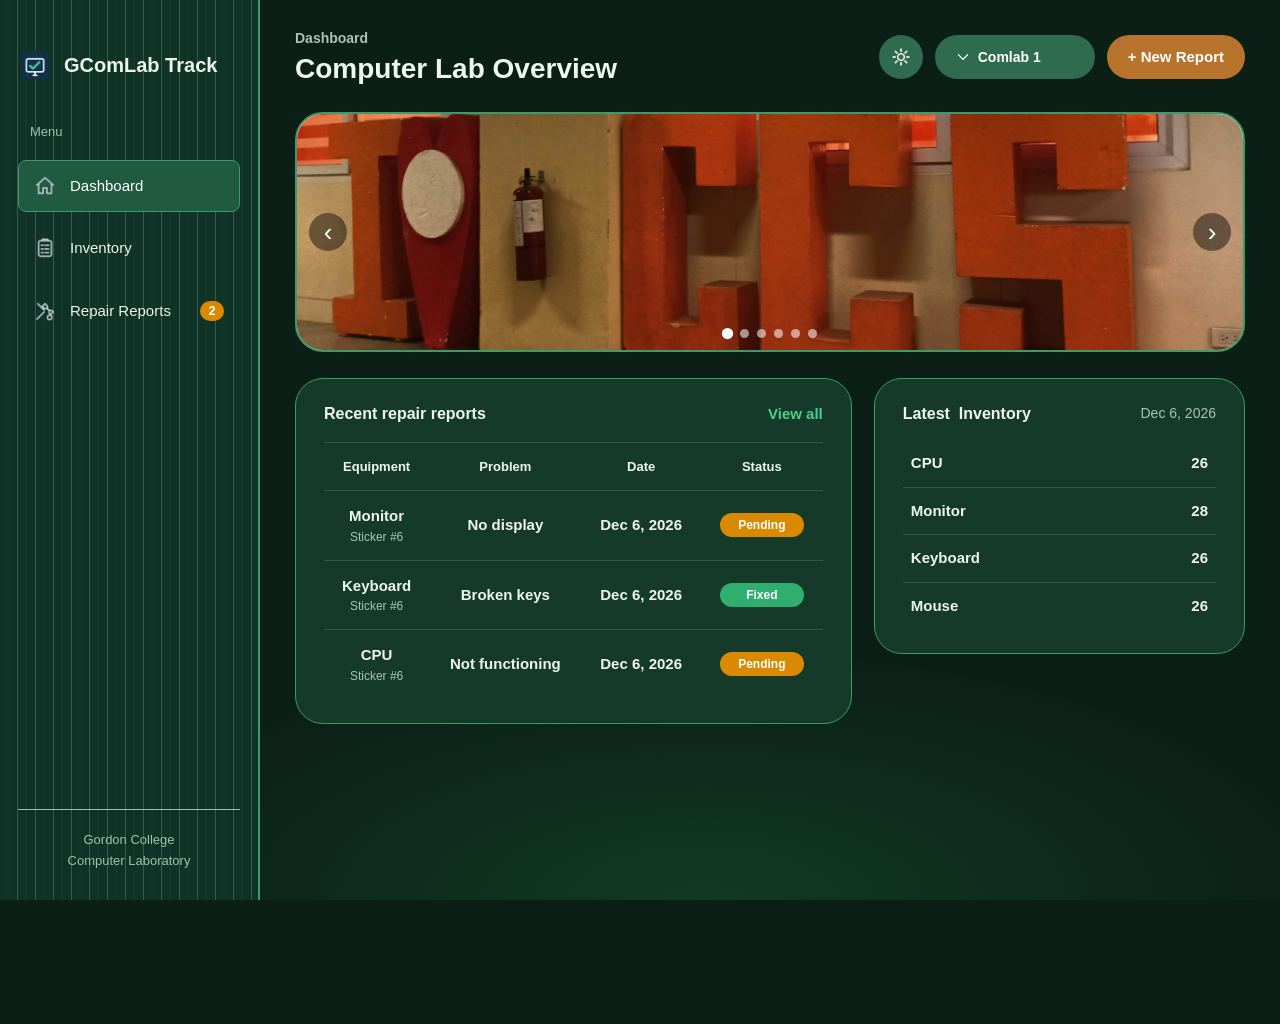
==== index.html @ 27eaab9f "Rename FINAL PROJECT IN ITC.html to index.html" ====
<!doctype html>
<html lang="en" data-theme="dark">
  <head>
    <meta charset="UTF-8" />
    <meta name="viewport" content="width=device-width, initial-scale=1.0" />
    <title>GCompLabTrack</title>
    <link rel="stylesheet" href="style.css">
  </head>

  <body>

    <div class="app-layout">

    <aside class="sidebar">
      <a class="brand" href="#dashboard">
        <img src="gcomlabtrack-logo.png" alt="" width="34" height="34" class="brand-logo">
        <span>GComLab Track</span>
      </a>

     <div class="menu-label">Menu</div>
  <nav class="nav" id="nav">
    <button data-view="dashboard" class="active">
      <img class="icon" src="home.png" alt="">
      Dashboard
      
    </button>
    <button data-view="inventory">
      <img class="icon" src="inventory.png" alt="">
      Inventory

    </button>
    <button data-view="reports">
      <img class="icon" src="repair.png" alt="">
      Repair Reports
      <span class="count zero" id="openCount">0</span>
    </button>
  </nav>

      <div class="sidebar-footer">
        Gordon College<br>
        Computer Laboratory
      </div>
    </aside>
  
    <main class="main">
  <header class="topbar">
    <div class="titles">
      <span class="crumb" id="crumb">Dashboard</span>
      <h1 id="pageTitle">Computer Lab Overview</h1>
    </div>
    <span class="spacer"></span>
    <button class="theme-toggle" id="themeToggle" type="button" aria-label="Switch to light mode" title="Switch to light mode">
      <img class="icon" id="themeIcon" src="sun.png" alt="">
    </button>
    <div class="pill select">
      <img class="icon" src="chevron.png" alt="">
      <select id="labSelect" aria-label="Select computer lab"></select>
    </div>
    <button class="pill new" id="newReportBtn" type="button">+ New Report</button>
  </header>

  <!-- DASHBOARD -->
  <section class="view active" id="view-dashboard">
    <div class="hero" id="hero" role="region" aria-label="Computer laboratory photos">
      <img class="hero-fallback" src="hero.png" alt="">
      <div class="slides" id="heroSlides"></div>
      <button class="hero-arrow prev" id="heroPrev" type="button" aria-label="Previous photo" hidden>&#8249;</button>
      <button class="hero-arrow next" id="heroNext" type="button" aria-label="Next photo" hidden>&#8250;</button>
      <div class="hero-dots" id="heroDots"></div>
    </div>

    <div class="grid">
      <div class="card">
        <div class="card-head">
          <h2>Recent repair reports</h2>
          <button class="link" data-goto="reports" type="button">View all</button>
        </div>
        <div class="table-wrap">
          <table>
            <thead><tr><th>Equipment</th><th>Problem</th><th>Date</th><th>Status</th></tr></thead>
            <tbody id="recentBody"></tbody>
          </table>
        </div>
      </div>

      <div class="card">
        <div class="card-head">
          <h2>Latest&nbsp; Inventory</h2>
          <span class="meta" id="invDate"></span>
        </div>
        <div class="inv" id="invList"></div>
      </div>
    </div>
  </section>

  <!-- INVENTORY -->
  <section class="view" id="view-inventory">
    <div class="card full">
      <div class="card-head">
        <h2>Inventory - <span id="invLabName"></span></h2>
        <span class="meta" id="invDate2"></span>
      </div>
      <div class="inv" id="invListFull"></div>
      <form class="add-row" id="addEquipForm">
        <input type="text" id="newEquipName" placeholder="Add new equipment" maxlength="30" required>
        <input type="number" id="newEquipCount" min="0" value="0" aria-label="Quantity">
        <button class="btn primary" type="submit">+ Add equipment</button>
      </form>
      <div class="inv-foot">
        <button class="btn danger" id="deleteLabBtn" type="button">Delete this lab</button>
      </div>
    </div>
  </section>

  <!-- REPAIR REPORTS -->
   <section class="view" id="view-reports">
    <div class="card full">
      <div class="card-head">
        <h2>All repair reports</h2>
        <span class="meta" id="repCount"></span>
      </div>
      <div class="chips" id="chips"></div>
      <div class="toolbar">
        <input type="search" id="search" placeholder="Search equipment, problem or sticker">
        <select id="statusFilter" aria-label="Filter by status">
          <option value="all">All Status</option>
          <option value="Pending">Pending</option>
          <option value="In Progress">In Progress</option>
          <option value="Fixed">Fixed</option>
        </select>
      </div>
      <div class="table-wrap">
        <table class="report-table">
          <thead>
            <tr>
              <th>Equipment</th><th>Problem</th>
              <th class="sortable" id="dateSort" title="Click to sort by date">Date</th>
              <th>Status</th><th></th>
            </tr>
          </thead>
          <tbody id="allBody"></tbody>
        </table>
      </div>
    </div>
  </section>
</main>

<!-- Report modal -->
<div class="overlay" id="reportOverlay">
  <form class="modal" id="reportForm">
    <h3 id="reportModalTitle">New Repair Report</h3>
    <div class="row2">
      <div class="field">
        <label for="fEquip">Equipment</label>
        <input id="fEquip" list="equipList" placeholder="e.g. CPU" maxlength="30" required>
        <datalist id="equipList"></datalist>
      </div>
      <div class="field">
        <label for="fSticker">Sticker #</label>
        <input id="fSticker" type="text" placeholder="e.g. Sticker #7" maxlength="30" required>
      </div>
    </div>
    <div class="field">
      <label for="fProblem">Problem</label>
      <textarea id="fProblem" rows="2" placeholder="Describe the problem" maxlength="120" required></textarea>
    </div>
    <div class="row2">
      <div class="field">
        <label for="fDate">Date</label>
        <input id="fDate" type="date" required>
      </div>
      <div class="field">
        <label for="fStatus">Status</label>
        <select id="fStatus">
          <option>Pending</option><option>In Progress</option><option>Fixed</option>
        </select>
      </div>
    </div>
    
    <div class="actions">
      <button type="button" class="btn" danger left id="deletereportbtn" hidden>Delete</button>
      <button type="button" class="btn" id="cancelReportBtn">Cancel</button>
      <button type="submit" class="btn primary" id="reportSubmit">Submit</button>
    </div>
  </form>
</div>

<!--Lab Modal-->
<div class="overlay" id="labOverlay">
  <form class="modal" id="labForm">
    <h3>Add a computer lab</h3>
    <div class="field">
      <label for="fLabName">Lab Name</label>
      <input id="fLabName" type="text" placeholder="e.g. Computer Lab 1" maxlength="30" required>
    </div>
    <div class="actions">
      <button type="button" class="btn" data-close>Cancel</button>
      <button type="submit" class="btn" id="labSubmit">Submit</button>
    </div>
  </form>
</div>

<div class="toast" id="toast"> 
</div>
  
<script src="function.js"></script>

  </body>
</html>

<!--JAVA NAaaa-->
---- style.css ----
/* GComLab Track - style.css
   Default look = the cream + forest-green mockup (light).
   Dark mode = <html data-theme="dark">.  Light mode = <html data-theme="light"> (or no attribute).
   School building watermark: put the image at  images/school-building.png  (see .main::after). */

:root,
:root[data-theme="light"] {
  color-scheme: light;
  --background: #f7f2e4;        /* warm cream page */
  --sidebar: #e9dfc8;           /* light wood */
  --sidebar-stripe: #dfd2b6;
  --sidebar-text: #3b3a2e;
  --sidebar-muted: #7a745f;
  --card: #fbf7ea;
  --border: #2f6b4f;            /* forest green outlines */
  --text: #17261e;
  --muted: #5d6a60;
  --cyan: #2f6b4f;              /* accent (links, focus) */
  --good: #2fae6f;
  --warning: #d98a00;
  --progress: #1e6fe0;
  --danger: #c40000;
  --field: #0f3d2e;             /* dark green search bar, chips, edit btn */
  --field-text: #ffffff;
  --line: #d9d2bb;
  --row-hover: #f1ead4;
  --ghost-btn: #2f6b4f;         /* lab select + theme toggle */
  --new-btn: #8a5a3c;           /* brown "+ New Report" */
  --new-btn-text: #ffffff;
  --nav-active: #0f3d2e;
  --nav-active-text: #ffffff;
  --modal-bg: #fbf7ea;
  --glow: rgba(120, 180, 140, .28);
  --shadow: 0 10px 30px rgba(23, 38, 30, .18);
}

:root[data-theme="dark"] {
  color-scheme: dark;
  --background: #0b1f16;        /* deep forest green */
  --sidebar: #0f3326;
  --sidebar-stripe: #0c2b20;
  --sidebar-text: #eaf5ee;
  --sidebar-muted: #9fc0ae;
  --card: #153a2a;
  --border: #3d9a6b;
  --text: #eef6f0;
  --muted: #a9c4b4;
  --cyan: #4cd08f;
  --good: #2fae6f;
  --warning: #d98a00;
  --progress: #1e6fe0;
  --danger: #c40000;
  --field: #0a2a1e;
  --field-text: #ffffff;
  --line: #2c5a45;
  --row-hover: #1d4a37;
  --ghost-btn: #2f6b4f;
  --new-btn: #b8742c;
  --new-btn-text: #ffffff;
  --nav-active: #1f5a41;
  --nav-active-text: #ffffff;
  --modal-bg: #153a2a;
  --glow: rgba(61, 220, 132, .14);
  --shadow: 0 10px 30px rgba(0, 0, 0, .5);
}

/* ---------- Base ---------- */
* { box-sizing: border-box; }

html, body { min-height: 100%; }

body {
  margin: 0;
  background:
    radial-gradient(ellipse 70% 40% at 55% 100%, var(--glow), transparent 70%),
    var(--background);
  background-attachment: fixed;
  color: var(--text);
  font-family: "Inter", "Segoe UI", Arial, sans-serif;
  font-size: 15px;
  line-height: 1.5;
}

[hidden] { display: none !important; }

h1, h2, h3 { margin: 0; line-height: 1.25; }

button, input, select, textarea { font: inherit; }
button { cursor: pointer; }

:focus-visible { outline: 2px solid var(--cyan); outline-offset: 2px; }

.icon { width: 22px; height: 22px; flex: none; object-fit: contain; }

/* ---------- Layout (sidebar + content) ---------- */
.app-layout {
  display: grid;
  grid-template-columns: 260px minmax(0, 1fr);
  min-height: 100vh;
}

.sidebar {
  position: sticky;
  top: 0;
  height: 100vh;
  display: flex;
  flex-direction: column;
  padding: 28px 18px;
  /* light wood grain */
  background:
    repeating-linear-gradient(90deg,
      transparent 0 7px,
      rgba(120, 90, 50, .07) 7px 9px,
      transparent 9px 17px,
      rgba(255, 255, 255, .18) 17px 18px),
    var(--sidebar);
  border-right: 2px solid var(--border);
  color: var(--sidebar-text);
}

.brand {
  display: flex;
  align-items: center;
  gap: 12px;
  margin: 20px 0 40px;
  color: var(--sidebar-text);
  font-size: 20px;
  font-weight: 700;
  text-decoration: none;
}
.brand-logo { border-radius: 8px; }

.menu-label { margin: 0 0 18px 12px; color: var(--sidebar-muted); font-size: 13px; }

.nav { display: flex; flex-direction: column; gap: 10px; }

.nav button {
  display: flex;
  align-items: center;
  gap: 14px;
  width: 100%;
  padding: 14px 15px;
  border: 1px solid transparent;
  border-radius: 8px;
  background: transparent;
  color: var(--sidebar-text);
  font-size: 15px;
  text-align: left;
  transition: background .15s, border-color .15s, color .15s;
}
.nav button:hover { background: rgba(15, 61, 46, .12); }
.nav button.active {
  background: var(--nav-active);
  border-color: var(--border);
  color: var(--nav-active-text);
}

.count {
  margin-left: auto;
  min-width: 24px;
  padding: 1px 8px;
  border-radius: 999px;
  background: var(--warning);
  color: #fff;
  font-size: 12px;
  font-weight: 700;
  text-align: center;
}
.count.zero { background: transparent; color: var(--sidebar-muted); border: 1px solid var(--border); }



.sidebar-footer {
  margin-top: auto;
  padding-top: 20px;
  border-top: 1px solid var(--sidebar-muted);
  color: var(--sidebar-muted);
  text-align: center;
  line-height: 1.6;
  font-size: 13px;
}

/* ---------- Main + school building watermark ---------- */
.main {
  position: relative;
  min-width: 0;
  padding: 28px 35px 300px;      /* extra bottom room so the building shows under the cards */
  isolation: isolate;
}
.main > * { position: relative; z-index: 1; }

/* Building sits at the bottom-right of the content area, behind everything, at 45% opacity.
   mix-blend-mode: multiply makes the image's white background vanish into the page color. */
.main::after {
  content: "";
  position: absolute;
  left: 0;
  right: 0;
  bottom: 0;
  margin: 0 auto;
  width: 100%;
  max-width: 900px;            /* dagdagan para mas malaki: 1000px, 1100px... */
  aspect-ratio: 1080 / 330;    /* sumusunod ang taas sa lapad, hindi na naka-fix */
  z-index: 0;
  background: url("school.png") no-repeat center 38% / 100% auto;
  opacity: .5;
  mix-blend-mode: multiply;
  pointer-events: none;
}
[data-theme="dark"] .main::after { mix-blend-mode: screen; filter: invert(1) hue-rotate(180deg); opacity: .5; }

/* ---------- Top bar ---------- */
.topbar {
  display: flex;
  align-items: center;
  gap: 12px;
  margin-bottom: 26px;
}
.titles { display: flex; flex-direction: column; }
.crumb { font-size: 14px; font-weight: 700; color: var(--muted); }
.topbar h1 { margin: 2px 0 0; font-size: 28px; font-weight: 600; }
.spacer { flex: 1; }

.theme-toggle,
.pill {
  display: inline-flex;
  align-items: center;
  gap: 8px;
  height: 44px;
  padding: 0 20px;
  border: 1px solid transparent;
  border-radius: 999px;
  background: var(--ghost-btn);
  color: #fff;
  font-weight: 600;
  transition: filter .15s, border-color .15s;
}
.theme-toggle { width: 44px; justify-content: center; padding: 0; }
.theme-toggle .icon { width: 20px; height: 20px; }
.theme-toggle:hover, .pill:hover { filter: brightness(1.12); }

.pill .icon { width: 14px; height: 14px; }
.pill.select { min-width: 160px; }
.pill.select select {
  appearance: none;
  width: 100%;
  padding: 0;
  background: transparent;
  border: 0;
  outline: 0;
  box-shadow: none;
  color: #fff;
  font-weight: 600;
  cursor: pointer;
}
.pill.select select option { background: #2f6b4f; color: #fff; }

.pill.new { background: var(--new-btn); color: var(--new-btn-text); }

/* ---------- Views ---------- */
.view { display: none; }
.view.active { display: block; }

.grid {
  display: grid;
  grid-template-columns: minmax(0, 1.5fr) minmax(0, 1fr);
  gap: 22px;
  align-items: start;
}

.card {
  background: var(--card);
  border: 1.5px solid var(--border);
  border-radius: 28px;
  padding: 24px 28px;
  overflow: hidden;
}
.card.full { width: 100%; }

.card-head {
  display: flex;
  align-items: center;
  justify-content: space-between;
  gap: 12px;
  margin-bottom: 16px;
}
.card-head h2 { font-size: 16px; font-weight: 700; }
.meta { color: var(--muted); font-size: 14px; }

.link {
  padding: 0;
  border: 0;
  background: none;
  color: var(--cyan);
  font-weight: 700;
}
.link:hover { text-decoration: underline; }

/* ---------- Hero ---------- */
.hero {
  position: relative;
  height: 240px;
  margin-bottom: 26px;
  overflow: hidden;
  background: #cfe6d6;
  border: 2px solid var(--border);
  border-radius: 28px;
}
.hero-fallback,
.slides, .slide, .slide img {
  position: absolute;
  inset: 0;
  width: 100%;
  height: 100%;
  object-fit: cover;
}
.slide { opacity: 0; transition: opacity .6s ease; }
.slide.active { opacity: 1; }

.hero-arrow {
  position: absolute;
  top: 50%;
  transform: translateY(-50%);
  width: 38px;
  height: 38px;
  display: grid;
  place-items: center;
  border: 0;
  border-radius: 50%;
  background: rgba(0, 0, 0, .45);
  color: #fff;
  font-size: 26px;
  line-height: 1;
}
.hero-arrow:hover { background: rgba(0, 0, 0, .7); }
.hero-arrow.prev { left: 12px; }
.hero-arrow.next { right: 12px; }

.hero-dots {
  position: absolute;
  left: 0; right: 0; bottom: 12px;
  display: flex;
  justify-content: center;
  gap: 8px;
}
.hero-dots button, .hero-dots .dot {
  width: 9px; height: 9px;
  padding: 0;
  border: 0;
  border-radius: 50%;
  background: rgba(255, 255, 255, .55);
}
.hero-dots .active { background: #fff; transform: scale(1.25); }

/* ---------- Tables ---------- */
.table-wrap { overflow-x: auto; }

table { width: 100%; border-collapse: collapse; text-align: center; }

th, td {
  padding: 14px 12px;
  border-bottom: 1px solid var(--line);
  vertical-align: middle;
}
thead th { border-top: 1px solid var(--line); }
th {
  color: var(--text);
  font-size: 13px;
  font-weight: 700;
  white-space: nowrap;
}
td { font-weight: 600; }
td small, td .sub, td .sticker { display: block; color: var(--muted); font-size: 12px; font-weight: 400; }

tbody tr:last-child td { border-bottom: 0; }
tbody tr:hover { background: var(--row-hover); }

th.sortable { cursor: pointer; user-select: none; }
th.sortable:hover { color: var(--cyan); }
th.sortable::after { content: " \2195"; opacity: .5; }
th.sortable.asc::after { content: " \2191"; opacity: 1; }
th.sortable.desc::after { content: " \2193"; opacity: 1; }

.report-table td:nth-child(2) { min-width: 180px; }

/* Status pills (Pending / In Progress / Fixed) */
.status, .badge, .tag {
  display: inline-block;
  min-width: 84px;
  padding: 3px 12px;
  border-radius: 999px;
  background: var(--warning);
  color: #fff;
  font-size: 12px;
  font-weight: 600;
  text-align: center;
  white-space: nowrap;
}
.status.pending,  .badge.pending,  .tag.pending  { background: var(--warning); }
.status.progress, .status.in-progress, .status.inprogress,
.badge.progress,  .badge.in-progress,  .tag.in-progress { background: var(--progress); }
.status.fixed,    .badge.fixed,    .tag.fixed    { background: var(--good); }

/* ---------- Inventory ---------- */
.inv { display: flex; flex-direction: column; }

.inv > div, .inv-row {
  display: flex;
  align-items: center;
  justify-content: space-between;
  gap: 12px;
  padding: 12px 8px;
  border-bottom: 1px solid var(--line);
  font-weight: 600;
}
.inv > :last-child { border-bottom: 0; }

.inv .name { flex: 1; }
.inv .qty, .inv .num { color: var(--text); font-variant-numeric: tabular-nums; }

.inv .controls, .inv .stepper { display: flex; align-items: center; gap: 8px; }

.inv button {
  width: 28px; height: 28px;
  padding: 0;
  border: 0;
  border-radius: 50%;
  background: var(--field);
  color: #fff;
  font-weight: 700;
  line-height: 1;
}
.inv button:hover { background: var(--good); color: #fff; }

.inv input[type="number"] {
  width: 64px;
  padding: 6px 8px;
  text-align: center;
  border-radius: 999px;
}

.add-row {
  display: flex;
  gap: 10px;
  margin-top: 18px;
  padding-top: 18px;
  border-top: 1px solid var(--line);
}
.add-row input[type="text"] { flex: 1; min-width: 0; }
.add-row input[type="number"] { width: 80px; text-align: center; }
.add-row .btn { border-radius: 999px; }

.inv-foot { display: flex; justify-content: flex-start; margin-top: 18px; }

/* ---------- Reports: chips + toolbar ---------- */
.chips { display: flex; flex-wrap: wrap; gap: 8px; margin-bottom: 14px; }

.chip {
  display: inline-flex;
  align-items: center;
  gap: 7px;
  padding: 5px 14px;
  border: 1px solid var(--field);
  border-radius: 999px;
  background: var(--field);
  color: #fff;
  font-size: 12px;
  font-weight: 600;
  transition: border-color .15s, background .15s;
}
.chip:hover { border-color: var(--good); }
.chip.active { background: var(--good); border-color: var(--good); color: #fff; font-weight: 700; }
.chip .dot, .chip i { width: 9px; height: 9px; border-radius: 50%; background: var(--warning); }
.chip[data-status="Pending"] .dot,     .chip.pending .dot  { background: var(--warning); }
.chip[data-status="In Progress"] .dot, .chip.progress .dot { background: #1e6fe0; }
.chip[data-status="Fixed"] .dot,       .chip.fixed .dot    { background: #3ddc84; }

.toolbar { display: flex; align-items: center; gap: 12px; margin-bottom: 14px; }
.toolbar input[type="search"] {
  flex: 1;
  min-width: 0;
  border-radius: 999px;
  background: var(--field);
  color: #fff;
}
.toolbar select {
  width: auto;
  min-width: 120px;
  padding: 8px 14px;
  border-radius: 999px;
  background: var(--field);
  color: #fff;
  font-size: 12px;
}
.toolbar input[type="search"]::placeholder { color: #cfe3d8; opacity: 1; }

/* ---------- Form fields ---------- */
input[type="text"],
input[type="number"],
input[type="search"],
input[type="date"],
input[list],
select,
textarea {
  width: 100%;
  padding: 11px 16px;
  border: 1px solid var(--border);
  border-radius: 12px;
  background: var(--field);
  color: var(--field-text);
  font-size: 14px;
  transition: border-color .15s, box-shadow .15s;
}
textarea { resize: vertical; }
select option { background: #0f3d2e; color: #fff; }

input:focus, select:focus, textarea:focus {
  outline: 0;
  border-color: var(--good);
  box-shadow: 0 0 0 3px rgba(47, 174, 111, .28);
}
::placeholder { color: #b9cfc2; opacity: 1; }
input[type="date"] { color-scheme: dark; }

/* ---------- Buttons ---------- */
.btn {
  display: inline-flex;
  align-items: center;
  justify-content: center;
  gap: 6px;
  padding: 10px 16px;
  border: 1px solid var(--border);
  border-radius: 10px;
  background: var(--field);
  color: #fff;
  font-weight: 600;
  white-space: nowrap;
  transition: filter .15s;
}
.btn:hover { filter: brightness(1.25); }
.btn.primary { background: var(--good); border-color: var(--good); color: #fff; font-weight: 700; }
.btn.primary:hover { filter: brightness(1.1); }
.btn.danger, .btn.danger.left { background: var(--danger); border-color: var(--danger); color: #fff; }

.row-actions, td:last-child .actions-cell { display: flex; gap: 8px; justify-content: center; }
.edit-btn, .delete-btn, .report-table td button {
  padding: 6px 16px;
  border: 1px solid var(--border);
  border-radius: 6px;
  background: var(--field);
  color: #fff;
  font-weight: 600;
  font-size: 13px;
}
.delete-btn, .report-table td button.danger { background: var(--danger); border-color: var(--danger); }
.edit-btn:hover, .delete-btn:hover, .report-table td button:hover { filter: brightness(1.25); }

/* ---------- Modals ---------- */
.overlay {
  position: fixed;
  inset: 0;
  z-index: 100;
  display: none;
  align-items: center;
  justify-content: center;
  padding: 20px;
  background: rgba(10, 30, 22, .6);
  backdrop-filter: blur(3px);
}
.overlay.open, .overlay.show, .overlay.active { display: flex; }

.modal {
  display: flex;
  flex-direction: column;
  gap: 16px;
  width: 100%;
  max-width: 540px;
  max-height: 90vh;
  overflow-y: auto;
  padding: 26px;
  background: var(--modal-bg);
  color: var(--text);
  border: 1.5px solid var(--border);
  border-radius: 28px;
  box-shadow: var(--shadow);
}
.modal h3 { font-size: 20px; }

.field { display: flex; flex-direction: column; gap: 6px; }
.field label { color: var(--muted); font-size: 13px; font-weight: 600; }
.row2 { display: grid; grid-template-columns: 1fr 1fr; gap: 14px; }

.actions { display: flex; justify-content: flex-end; gap: 10px; margin-top: 4px; }
.actions .left { margin-right: auto; }

/* ---------- Toast ---------- */
.toast {
  position: fixed;
  left: 50%;
  bottom: 28px;
  z-index: 200;
  max-width: calc(100vw - 40px);
  padding: 12px 20px;
  border: 1px solid var(--border);
  border-radius: 12px;
  background: var(--field);
  color: #fff;
  font-weight: 600;
  box-shadow: var(--shadow);
  opacity: 0;
  pointer-events: none;
  transform: translate(-50%, 12px);
  transition: opacity .2s, transform .2s;
}
.toast:empty { display: none; }
.toast.show, .toast.open, .toast.active { opacity: 1; transform: translate(-50%, 0); }

/* ---------- Responsive ---------- */
@media (max-width: 1000px) {
  .grid { grid-template-columns: 1fr; }
}

@media (max-width: 800px) {
  .app-layout { grid-template-columns: 190px minmax(0, 1fr); }
  .sidebar { padding: 18px 10px; }
  .brand { font-size: 16px; gap: 6px; margin-bottom: 32px; }
  .nav button { padding: 12px; font-size: 14px; gap: 10px; }
  .main { padding: 20px 14px 180px; }
  .main::after { height: 180px; }
  .topbar { flex-wrap: wrap; }
  .titles { flex-basis: 100%; }
  .spacer { display: none; }
  .toolbar { flex-direction: column; align-items: stretch; }
  .toolbar select { width: 100%; }
}

@media (max-width: 600px) {
  .app-layout { grid-template-columns: 1fr; }
  .sidebar {
    position: static;
    height: auto;
    flex-direction: row;
    flex-wrap: wrap;
    align-items: center;
    gap: 8px 12px;
    padding: 12px 14px;
    border-right: 0;
    border-bottom: 2px solid var(--border);
  }
  .brand { margin: 0; }
  .menu-label, .sidebar-footer { display: none; }
  .nav { flex-direction: row; flex: 1 1 100%; gap: 6px; overflow-x: auto; }
  .nav button { width: auto; white-space: nowrap; }
  .hero { height: 170px; }
  .row2 { grid-template-columns: 1fr; }
}

@media (prefers-reduced-motion: reduce) {
  * { transition: none !important; animation: none !important; }
}
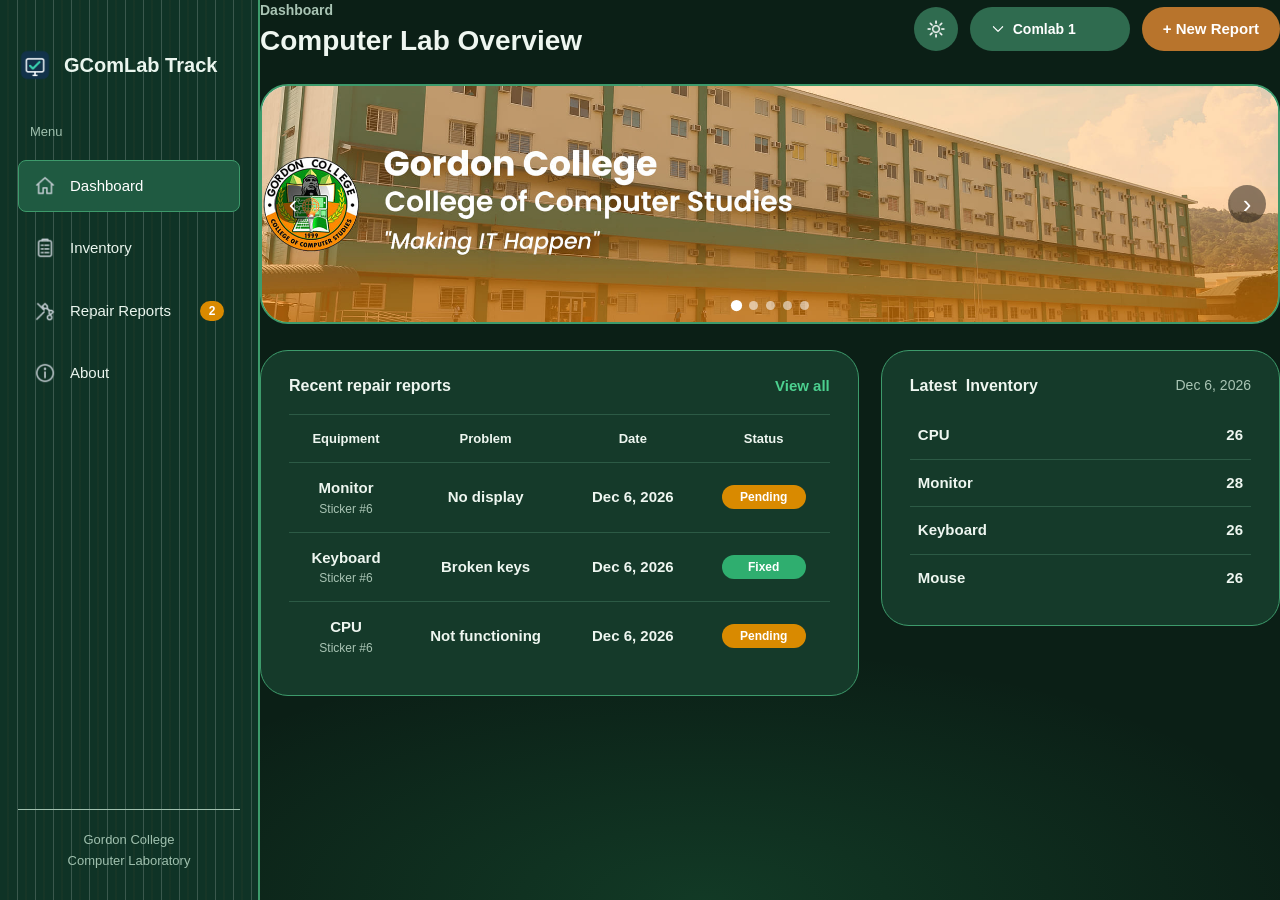
==== commit 0d7c895b: "Rename FINAL_PROJECT_IN_ITC.html to index.html" ====
--- a/index.html
+++ b/index.html
@@ -1,211 +1,259 @@
-<!doctype html>
-<html lang="en" data-theme="dark">
-  <head>
-    <meta charset="UTF-8" />
-    <meta name="viewport" content="width=device-width, initial-scale=1.0" />
-    <title>GCompLabTrack</title>
-    <link rel="stylesheet" href="style.css">
-  </head>
-
-  <body>
-
-    <div class="app-layout">
-
-    <aside class="sidebar">
-      <a class="brand" href="#dashboard">
-        <img src="gcomlabtrack-logo.png" alt="" width="34" height="34" class="brand-logo">
-        <span>GComLab Track</span>
-      </a>
-
-     <div class="menu-label">Menu</div>
-  <nav class="nav" id="nav">
-    <button data-view="dashboard" class="active">
-      <img class="icon" src="home.png" alt="">
-      Dashboard
-      
-    </button>
-    <button data-view="inventory">
-      <img class="icon" src="inventory.png" alt="">
-      Inventory
-
-    </button>
-    <button data-view="reports">
-      <img class="icon" src="repair.png" alt="">
-      Repair Reports
-      <span class="count zero" id="openCount">0</span>
-    </button>
-  </nav>
-
-      <div class="sidebar-footer">
-        Gordon College<br>
-        Computer Laboratory
-      </div>
-    </aside>
-  
-    <main class="main">
-  <header class="topbar">
-    <div class="titles">
-      <span class="crumb" id="crumb">Dashboard</span>
-      <h1 id="pageTitle">Computer Lab Overview</h1>
-    </div>
-    <span class="spacer"></span>
-    <button class="theme-toggle" id="themeToggle" type="button" aria-label="Switch to light mode" title="Switch to light mode">
-      <img class="icon" id="themeIcon" src="sun.png" alt="">
-    </button>
-    <div class="pill select">
-      <img class="icon" src="chevron.png" alt="">
-      <select id="labSelect" aria-label="Select computer lab"></select>
-    </div>
-    <button class="pill new" id="newReportBtn" type="button">+ New Report</button>
-  </header>
-
-  <!-- DASHBOARD -->
-  <section class="view active" id="view-dashboard">
-    <div class="hero" id="hero" role="region" aria-label="Computer laboratory photos">
-      <img class="hero-fallback" src="hero.png" alt="">
-      <div class="slides" id="heroSlides"></div>
-      <button class="hero-arrow prev" id="heroPrev" type="button" aria-label="Previous photo" hidden>&#8249;</button>
-      <button class="hero-arrow next" id="heroNext" type="button" aria-label="Next photo" hidden>&#8250;</button>
-      <div class="hero-dots" id="heroDots"></div>
-    </div>
-
-    <div class="grid">
-      <div class="card">
-        <div class="card-head">
-          <h2>Recent repair reports</h2>
-          <button class="link" data-goto="reports" type="button">View all</button>
-        </div>
-        <div class="table-wrap">
-          <table>
-            <thead><tr><th>Equipment</th><th>Problem</th><th>Date</th><th>Status</th></tr></thead>
-            <tbody id="recentBody"></tbody>
-          </table>
-        </div>
-      </div>
-
-      <div class="card">
-        <div class="card-head">
-          <h2>Latest&nbsp; Inventory</h2>
-          <span class="meta" id="invDate"></span>
-        </div>
-        <div class="inv" id="invList"></div>
-      </div>
-    </div>
-  </section>
-
-  <!-- INVENTORY -->
-  <section class="view" id="view-inventory">
-    <div class="card full">
-      <div class="card-head">
-        <h2>Inventory - <span id="invLabName"></span></h2>
-        <span class="meta" id="invDate2"></span>
-      </div>
-      <div class="inv" id="invListFull"></div>
-      <form class="add-row" id="addEquipForm">
-        <input type="text" id="newEquipName" placeholder="Add new equipment" maxlength="30" required>
-        <input type="number" id="newEquipCount" min="0" value="0" aria-label="Quantity">
-        <button class="btn primary" type="submit">+ Add equipment</button>
-      </form>
-      <div class="inv-foot">
-        <button class="btn danger" id="deleteLabBtn" type="button">Delete this lab</button>
-      </div>
-    </div>
-  </section>
-
-  <!-- REPAIR REPORTS -->
-   <section class="view" id="view-reports">
-    <div class="card full">
-      <div class="card-head">
-        <h2>All repair reports</h2>
-        <span class="meta" id="repCount"></span>
-      </div>
-      <div class="chips" id="chips"></div>
-      <div class="toolbar">
-        <input type="search" id="search" placeholder="Search equipment, problem or sticker">
-        <select id="statusFilter" aria-label="Filter by status">
-          <option value="all">All Status</option>
-          <option value="Pending">Pending</option>
-          <option value="In Progress">In Progress</option>
-          <option value="Fixed">Fixed</option>
-        </select>
-      </div>
-      <div class="table-wrap">
-        <table class="report-table">
-          <thead>
-            <tr>
-              <th>Equipment</th><th>Problem</th>
-              <th class="sortable" id="dateSort" title="Click to sort by date">Date</th>
-              <th>Status</th><th></th>
-            </tr>
-          </thead>
-          <tbody id="allBody"></tbody>
-        </table>
-      </div>
-    </div>
-  </section>
-</main>
-
-<!-- Report modal -->
-<div class="overlay" id="reportOverlay">
-  <form class="modal" id="reportForm">
-    <h3 id="reportModalTitle">New Repair Report</h3>
-    <div class="row2">
-      <div class="field">
-        <label for="fEquip">Equipment</label>
-        <input id="fEquip" list="equipList" placeholder="e.g. CPU" maxlength="30" required>
-        <datalist id="equipList"></datalist>
-      </div>
-      <div class="field">
-        <label for="fSticker">Sticker #</label>
-        <input id="fSticker" type="text" placeholder="e.g. Sticker #7" maxlength="30" required>
-      </div>
-    </div>
-    <div class="field">
-      <label for="fProblem">Problem</label>
-      <textarea id="fProblem" rows="2" placeholder="Describe the problem" maxlength="120" required></textarea>
-    </div>
-    <div class="row2">
-      <div class="field">
-        <label for="fDate">Date</label>
-        <input id="fDate" type="date" required>
-      </div>
-      <div class="field">
-        <label for="fStatus">Status</label>
-        <select id="fStatus">
-          <option>Pending</option><option>In Progress</option><option>Fixed</option>
-        </select>
-      </div>
-    </div>
-    
-    <div class="actions">
-      <button type="button" class="btn" danger left id="deletereportbtn" hidden>Delete</button>
-      <button type="button" class="btn" id="cancelReportBtn">Cancel</button>
-      <button type="submit" class="btn primary" id="reportSubmit">Submit</button>
-    </div>
-  </form>
-</div>
-
-<!--Lab Modal-->
-<div class="overlay" id="labOverlay">
-  <form class="modal" id="labForm">
-    <h3>Add a computer lab</h3>
-    <div class="field">
-      <label for="fLabName">Lab Name</label>
-      <input id="fLabName" type="text" placeholder="e.g. Computer Lab 1" maxlength="30" required>
-    </div>
-    <div class="actions">
-      <button type="button" class="btn" data-close>Cancel</button>
-      <button type="submit" class="btn" id="labSubmit">Submit</button>
-    </div>
-  </form>
-</div>
-
-<div class="toast" id="toast"> 
-</div>
-  
-<script src="function.js"></script>
-
-  </body>
-</html>
-
-<!--JAVA NAaaa-->
+<!doctype html>
+<html lang="en" data-theme="dark">
+  <head>
+    <meta charset="UTF-8" />
+    <meta name="viewport" content="width=device-width, initial-scale=1.0" />
+    <title>GCompLabTrack</title>
+    <link rel="stylesheet" href="style.css">
+  </head>
+
+  <body>
+
+    <div class="app-layout">
+
+    <aside class="sidebar">
+      <a class="brand" href="#dashboard">
+        <img src="gcomlabtrack-logo.png" alt="" width="34" height="34" class="brand-logo">
+        <span>GComLab Track</span>
+      </a>
+
+     <div class="menu-label">Menu</div>
+  <nav class="nav" id="nav">
+    <button data-view="dashboard" class="active">
+      <img class="icon" src="home.png" alt="">
+      Dashboard
+      
+    </button>
+    <button data-view="inventory">
+      <img class="icon" src="inventory.png" alt="">
+      Inventory
+
+    </button>
+    <button data-view="reports">
+      <img class="icon" src="repair.png" alt="">
+      Repair Reports
+      <span class="count zero" id="openCount">0</span>
+    </button>
+    <button data-view="about">
+      <img class="icon" src="info.png" alt="">
+      About
+    </button>
+  </nav>
+
+
+      <div class="sidebar-footer">
+        Gordon College<br>
+        Computer Laboratory
+      </div>
+    </aside>
+  
+    <main class="main">
+  <header class="topbar">
+    <div class="titles">
+      <span class="crumb" id="crumb">Dashboard</span>
+      <h1 id="pageTitle">Computer Lab Overview</h1>
+    </div>
+    <span class="spacer"></span>
+    <button class="theme-toggle" id="themeToggle" type="button" aria-label="Switch to light mode" title="Switch to light mode">
+      <img class="icon" id="themeIcon" src="sun.png" alt="">
+    </button>
+    <div class="pill select">
+      <img class="icon" src="chevron.png" alt="">
+      <select id="labSelect" aria-label="Select computer lab"></select>
+    </div>
+    <button class="pill new" id="newReportBtn" type="button">+ New Report</button>
+  </header>
+
+  <!-- DASHBOARD -->
+  <section class="view active" id="view-dashboard">
+    <div class="hero" id="hero" role="region" aria-label="Computer laboratory photos">
+      <img class="hero-fallback" src="hero.png" alt="">
+      <div class="slides" id="heroSlides"></div>
+      <button class="hero-arrow prev" id="heroPrev" type="button" aria-label="Previous photo" hidden>&#8249;</button>
+      <button class="hero-arrow next" id="heroNext" type="button" aria-label="Next photo" hidden>&#8250;</button>
+      <div class="hero-dots" id="heroDots"></div>
+    </div>
+
+    <div class="grid">
+      <div class="card">
+        <div class="card-head">
+          <h2>Recent repair reports</h2>
+          <button class="link" data-goto="reports" type="button">View all</button>
+        </div>
+        <div class="table-wrap">
+          <table>
+            <thead><tr><th>Equipment</th><th>Problem</th><th>Date</th><th>Status</th></tr></thead>
+            <tbody id="recentBody"></tbody>
+          </table>
+        </div>
+      </div>
+
+      <div class="card">
+        <div class="card-head">
+          <h2>Latest&nbsp; Inventory</h2>
+          <span class="meta" id="invDate"></span>
+        </div>
+        <div class="inv" id="invList"></div>
+      </div>
+    </div>
+  </section>
+
+  <!-- INVENTORY -->
+  <section class="view" id="view-inventory">
+    <div class="card full">
+      <div class="card-head">
+        <h2>Inventory - <span id="invLabName"></span></h2>
+        <span class="meta" id="invDate2"></span>
+      </div>
+      <div class="inv" id="invListFull"></div>
+      <form class="add-row" id="addEquipForm">
+        <input type="text" id="newEquipName" placeholder="Add new equipment" maxlength="30" required>
+        <input type="number" id="newEquipCount" min="0" value="0" aria-label="Quantity">
+        <button class="btn primary" type="submit">+ Add equipment</button>
+      </form>
+      <div class="inv-foot">
+        <button class="btn danger" id="deleteLabBtn" type="button">Delete this lab</button>
+      </div>
+    </div>
+  </section>
+
+  <!-- REPAIR REPORTS -->
+   <section class="view" id="view-reports">
+    <div class="card full">
+      <div class="card-head">
+        <h2>All repair reports</h2>
+        <span class="meta" id="repCount"></span>
+      </div>
+      <div class="chips" id="chips"></div>
+      <div class="toolbar">
+        <input type="search" id="search" placeholder="Search equipment, problem or sticker">
+        <select id="statusFilter" aria-label="Filter by status">
+          <option value="all">All Status</option>
+          <option value="Pending">Pending</option>
+          <option value="In Progress">In Progress</option>
+          <option value="Fixed">Fixed</option>
+        </select>
+      </div>
+      <div class="table-wrap">
+        <table class="report-table">
+          <thead>
+            <tr>
+              <th>Equipment</th><th>Problem</th>
+              <th class="sortable" id="dateSort" title="Click to sort by date">Date</th>
+              <th>Status</th><th></th>
+            </tr>
+          </thead>
+          <tbody id="allBody"></tbody>
+        </table>
+      </div>
+    </div>
+  </section>
+
+  <!-- ABOUT -->
+  <section class="view" id="view-about">
+    <div class="about-banner">
+      <div class="about-title">
+        <h2>About GComLab Track</h2>
+        <p>The computer laboratory and repair log of Gordon College. One place to keep the equipment list of every lab and every repair that needs to be done.</p>
+      </div>
+    </div>
+
+    <div class="about-grid">
+      <article class="about-card">
+        <div class="about-icon"><img src="repair.png" alt=""></div>
+        <h3>Repair reports</h3>
+        <p>Report broken equipment with its sticker number and the problem, then follow it from Pending to In Progress to Fixed.</p>
+      </article>
+      <article class="about-card">
+        <div class="about-icon"><img src="inventory.png" alt=""></div>
+        <h3>Inventory</h3>
+        <p>See how many CPUs, monitors, keyboards and mice each lab has, and update the counts whenever something changes.</p>
+      </article>
+      <article class="about-card">
+        <div class="about-icon"><img src="home.png" alt=""></div>
+        <h3>Many labs, one dashboard</h3>
+        <p>Switch between Comlab 1, Comlab 2 and more from the lab menu, and add a new lab at any time.</p>
+      </article>
+    </div>
+
+    <div class="about-grid one">
+      <article class="about-card">
+        <h3>How it works</h3>
+        <ol class="about-steps">
+          <li><span>Choose a lab from the lab menu at the top.</span></li>
+          <li><span>Click <b>+ New Report</b> to log a broken item with its sticker number and problem.</span></li>
+          <li><span>Update the status as the repair moves along until it is Fixed.</span></li>
+          <li><span>Keep the Inventory page up to date so the counts stay correct.</span></li>
+        </ol>
+      </article>
+    </div>
+
+    <p class="about-credit">Developed by DaBoyz</p>
+  </section>
+</main>
+
+
+<!-- Report modal -->
+<div class="overlay" id="reportOverlay">
+  <form class="modal" id="reportForm">
+    <h3 id="reportModalTitle">New Repair Report</h3>
+    <div class="row2">
+      <div class="field">
+        <label for="fEquip">Equipment</label>
+        <input id="fEquip" list="equipList" placeholder="e.g. CPU" maxlength="30" required>
+        <datalist id="equipList"></datalist>
+      </div>
+      <div class="field">
+        <label for="fSticker">Sticker #</label>
+        <input id="fSticker" type="text" placeholder="e.g. Sticker #7" maxlength="30" required>
+      </div>
+    </div>
+    <div class="field">
+      <label for="fProblem">Problem</label>
+      <textarea id="fProblem" rows="2" placeholder="Describe the problem" maxlength="120" required></textarea>
+    </div>
+    <div class="row2">
+      <div class="field">
+        <label for="fDate">Date</label>
+        <input id="fDate" type="date" required>
+      </div>
+      <div class="field">
+        <label for="fStatus">Status</label>
+        <select id="fStatus">
+          <option>Pending</option><option>In Progress</option><option>Fixed</option>
+        </select>
+      </div>
+    </div>
+    
+    <div class="actions">
+      <button type="button" class="btn" danger left id="deletereportbtn" hidden>Delete</button>
+      <button type="button" class="btn" id="cancelReportBtn">Cancel</button>
+      <button type="submit" class="btn primary" id="reportSubmit">Submit</button>
+    </div>
+  </form>
+</div>
+
+<!--Lab Modal-->
+<div class="overlay" id="labOverlay">
+  <form class="modal" id="labForm">
+    <h3>Add a computer lab</h3>
+    <div class="field">
+      <label for="fLabName">Lab Name</label>
+      <input id="fLabName" type="text" placeholder="e.g. Computer Lab 1" maxlength="30" required>
+    </div>
+    <div class="actions">
+      <button type="button" class="btn" data-close>Cancel</button>
+      <button type="submit" class="btn" id="labSubmit">Submit</button>
+    </div>
+  </form>
+</div>
+
+<div class="toast" id="toast"> 
+</div>
+  
+<script src="function.js"></script>
+
+  </body>
+</html>
+
+<!--JAVA NAaaa-->
--- a/style.css
+++ b/style.css
@@ -1,31 +1,26 @@
-/* GComLab Track - style.css
-   Default look = the cream + forest-green mockup (light).
-   Dark mode = <html data-theme="dark">.  Light mode = <html data-theme="light"> (or no attribute).
-   School building watermark: put the image at  images/school-building.png  (see .main::after). */
-
 :root,
 :root[data-theme="light"] {
   color-scheme: light;
-  --background: #f7f2e4;        /* warm cream page */
-  --sidebar: #e9dfc8;           /* light wood */
+  --background: #f7f2e4;        
+  --sidebar: #e9dfc8;          
   --sidebar-stripe: #dfd2b6;
   --sidebar-text: #3b3a2e;
   --sidebar-muted: #7a745f;
   --card: #fbf7ea;
-  --border: #2f6b4f;            /* forest green outlines */
+  --border: #2f6b4f;           
   --text: #17261e;
   --muted: #5d6a60;
-  --cyan: #2f6b4f;              /* accent (links, focus) */
+  --cyan: #2f6b4f;             
   --good: #2fae6f;
   --warning: #d98a00;
   --progress: #1e6fe0;
   --danger: #c40000;
-  --field: #0f3d2e;             /* dark green search bar, chips, edit btn */
+  --field: #0f3d2e;             
   --field-text: #ffffff;
   --line: #d9d2bb;
   --row-hover: #f1ead4;
-  --ghost-btn: #2f6b4f;         /* lab select + theme toggle */
-  --new-btn: #8a5a3c;           /* brown "+ New Report" */
+  --ghost-btn: #2f6b4f;         
+  --new-btn: #8a5a3c;           
   --new-btn-text: #ffffff;
   --nav-active: #0f3d2e;
   --nav-active-text: #ffffff;
@@ -36,7 +31,7 @@
 
 :root[data-theme="dark"] {
   color-scheme: dark;
-  --background: #0b1f16;        /* deep forest green */
+  --background: #0b1f16;        
   --sidebar: #0f3326;
   --sidebar-stripe: #0c2b20;
   --sidebar-text: #eaf5ee;
@@ -92,7 +87,7 @@
 
 .icon { width: 22px; height: 22px; flex: none; object-fit: contain; }
 
-/* ---------- Layout (sidebar + content) ---------- */
+/* ---------- Layout sidebar + content ---------- */
 .app-layout {
   display: grid;
   grid-template-columns: 260px minmax(0, 1fr);
@@ -180,34 +175,7 @@
   font-size: 13px;
 }
 
-/* ---------- Main + school building watermark ---------- */
-.main {
-  position: relative;
-  min-width: 0;
-  padding: 28px 35px 300px;      /* extra bottom room so the building shows under the cards */
-  isolation: isolate;
-}
-.main > * { position: relative; z-index: 1; }
-
-/* Building sits at the bottom-right of the content area, behind everything, at 45% opacity.
-   mix-blend-mode: multiply makes the image's white background vanish into the page color. */
-.main::after {
-  content: "";
-  position: absolute;
-  left: 0;
-  right: 0;
-  bottom: 0;
-  margin: 0 auto;
-  width: 100%;
-  max-width: 900px;            /* dagdagan para mas malaki: 1000px, 1100px... */
-  aspect-ratio: 1080 / 330;    /* sumusunod ang taas sa lapad, hindi na naka-fix */
-  z-index: 0;
-  background: url("school.png") no-repeat center 38% / 100% auto;
-  opacity: .5;
-  mix-blend-mode: multiply;
-  pointer-events: none;
-}
-[data-theme="dark"] .main::after { mix-blend-mode: screen; filter: invert(1) hue-rotate(180deg); opacity: .5; }
+
 
 /* ---------- Top bar ---------- */
 .topbar {
@@ -658,3 +626,144 @@
 @media (prefers-reduced-motion: reduce) {
   * { transition: none !important; animation: none !important; }
 }
+
+
+/* ==========================================================================
+   ABOUT PAGE  (added at the end of the file)
+   ========================================================================== */
+.about-banner {
+  position: relative;
+  display: flex;
+  align-items: center;
+  min-height: 200px;
+  margin-bottom: 26px;
+  overflow: hidden;
+  border: 2px solid var(--border);
+  border-radius: 28px;
+  background:
+    radial-gradient(ellipse 60% 120% at 100% 0%, var(--glow), transparent 70%),
+    linear-gradient(120deg, var(--sidebar), var(--card));
+}
+.about-title { padding: 32px 40px; max-width: 760px; }
+.about-title h2 { font-size: 32px; font-weight: 700; color: var(--sidebar-text); }
+.about-title p { margin: 12px 0 0; font-size: 16px; line-height: 1.6; color: var(--sidebar-muted); }
+
+.about-grid {
+  display: grid;
+  grid-template-columns: repeat(3, minmax(0, 1fr));
+  gap: 22px;
+  margin-bottom: 22px;
+}
+.about-grid.two { grid-template-columns: repeat(2, minmax(0, 1fr)); }
+
+.about-card {
+  background: var(--card);
+  color: var(--text);
+  border: 1.5px solid var(--border);
+  border-radius: 28px;
+  padding: 26px 28px;
+}
+.about-card h3 { margin-bottom: 10px; font-size: 18px; font-weight: 700; }
+.about-card p,
+.about-card li { font-size: 14px; line-height: 1.6; color: var(--muted); }
+.about-card b { color: var(--text); font-weight: 600; }
+
+.about-icon {
+  display: grid;
+  place-items: center;
+  width: 46px;
+  height: 46px;
+  margin-bottom: 14px;
+  border-radius: 14px;
+  background: var(--nav-active);
+}
+.about-icon img { width: 24px; height: 24px; object-fit: contain; }
+
+.about-steps { margin: 0; padding: 0; list-style: none; counter-reset: step; }
+.about-steps li {
+  display: flex;
+  align-items: flex-start;
+  gap: 12px;
+  margin-bottom: 12px;
+  counter-increment: step;
+}
+.about-steps li::before {
+  content: counter(step);
+  flex: 0 0 28px;
+  display: grid;
+  place-items: center;
+  height: 28px;
+  margin-top: 1px;
+  border-radius: 50%;
+  background: var(--good);
+  color: #fff;
+  font-size: 13px;
+  font-weight: 700;
+}
+
+.about-list { margin: 0; padding: 0; list-style: none; }
+.about-list li { position: relative; margin-bottom: 10px; padding-left: 18px; }
+.about-list li::before {
+  content: "";
+  position: absolute;
+  left: 0;
+  top: .65em;
+  width: 7px;
+  height: 7px;
+  border-radius: 50%;
+  background: var(--cyan);
+}
+
+.about-people {
+  display: grid;
+  grid-template-columns: repeat(4, minmax(0, 1fr));
+  gap: 14px;
+  margin: 0;
+  padding: 0;
+  list-style: none;
+}
+.about-people li {
+  display: flex;
+  flex-direction: column;
+  gap: 2px;
+  padding: 14px 16px;
+  border: 1.5px solid var(--line);
+  border-radius: 16px;
+  background: var(--row-hover);
+}
+.about-people b { font-size: 15px; }
+.about-people span { font-size: 13px; color: var(--muted); }
+
+@media (max-width: 1000px) {
+  .about-grid,
+  .about-grid.two { grid-template-columns: minmax(0, 1fr); }
+  .about-people { grid-template-columns: repeat(2, minmax(0, 1fr)); }
+}
+@media (max-width: 600px) {
+  .about-banner { min-height: 150px; border-radius: 20px; }
+  .about-title { padding: 22px 20px; }
+  .about-title h2 { font-size: 24px; }
+  .about-title p { font-size: 14px; }
+  .about-card { border-radius: 20px; padding: 20px; }
+}
+
+/* ---- About: no banner box, single "How it works" card, credit line ---- */
+.about-banner {
+  min-height: 0;
+  margin-bottom: 26px;
+  border: 0;
+  border-radius: 0;
+  background: none;
+  overflow: visible;
+}
+.about-title { padding: 0; max-width: 760px; }
+.about-title h2 { color: var(--text); }
+.about-title p { color: var(--muted); }
+.about-grid.one { grid-template-columns: minmax(0, 1fr); }
+.about-credit {
+  margin: 28px 0 0;
+  text-align: center;
+  font-size: 15px;
+  font-weight: 600;
+  color: var(--muted);
+}
